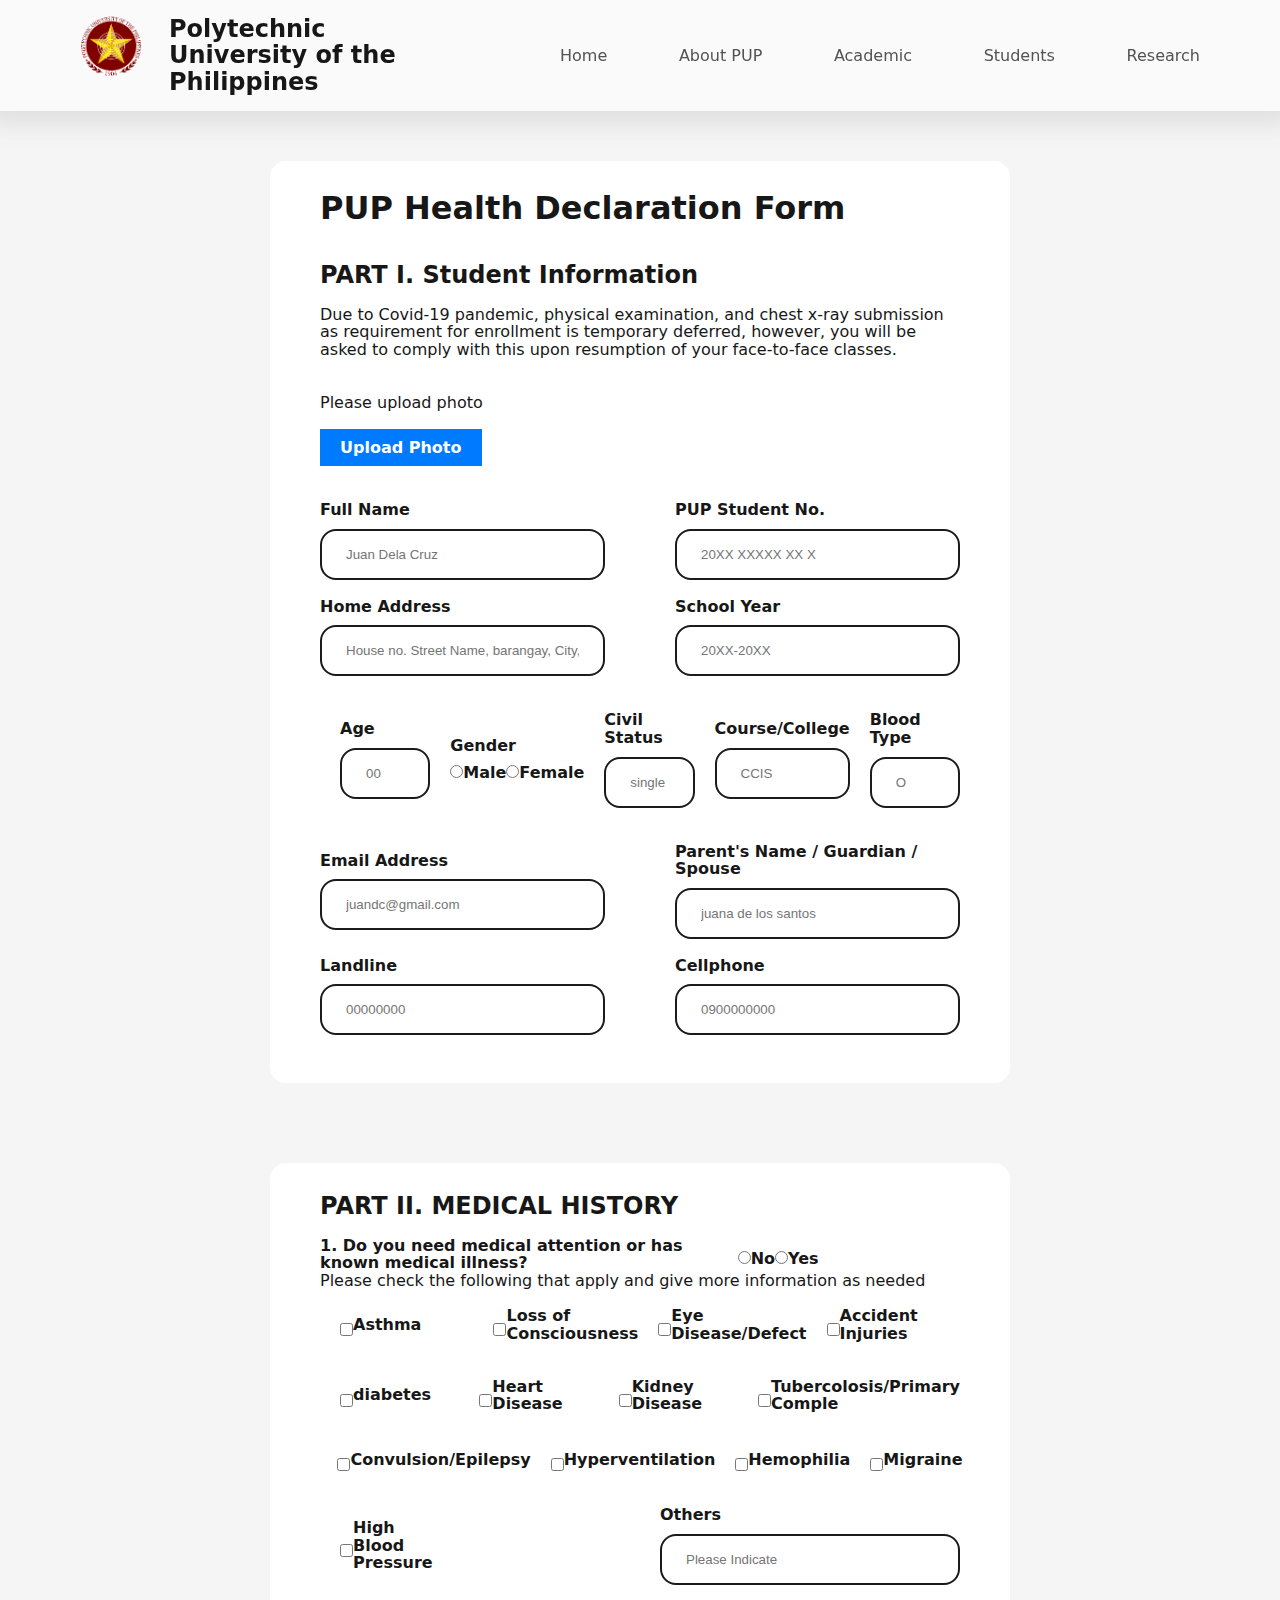
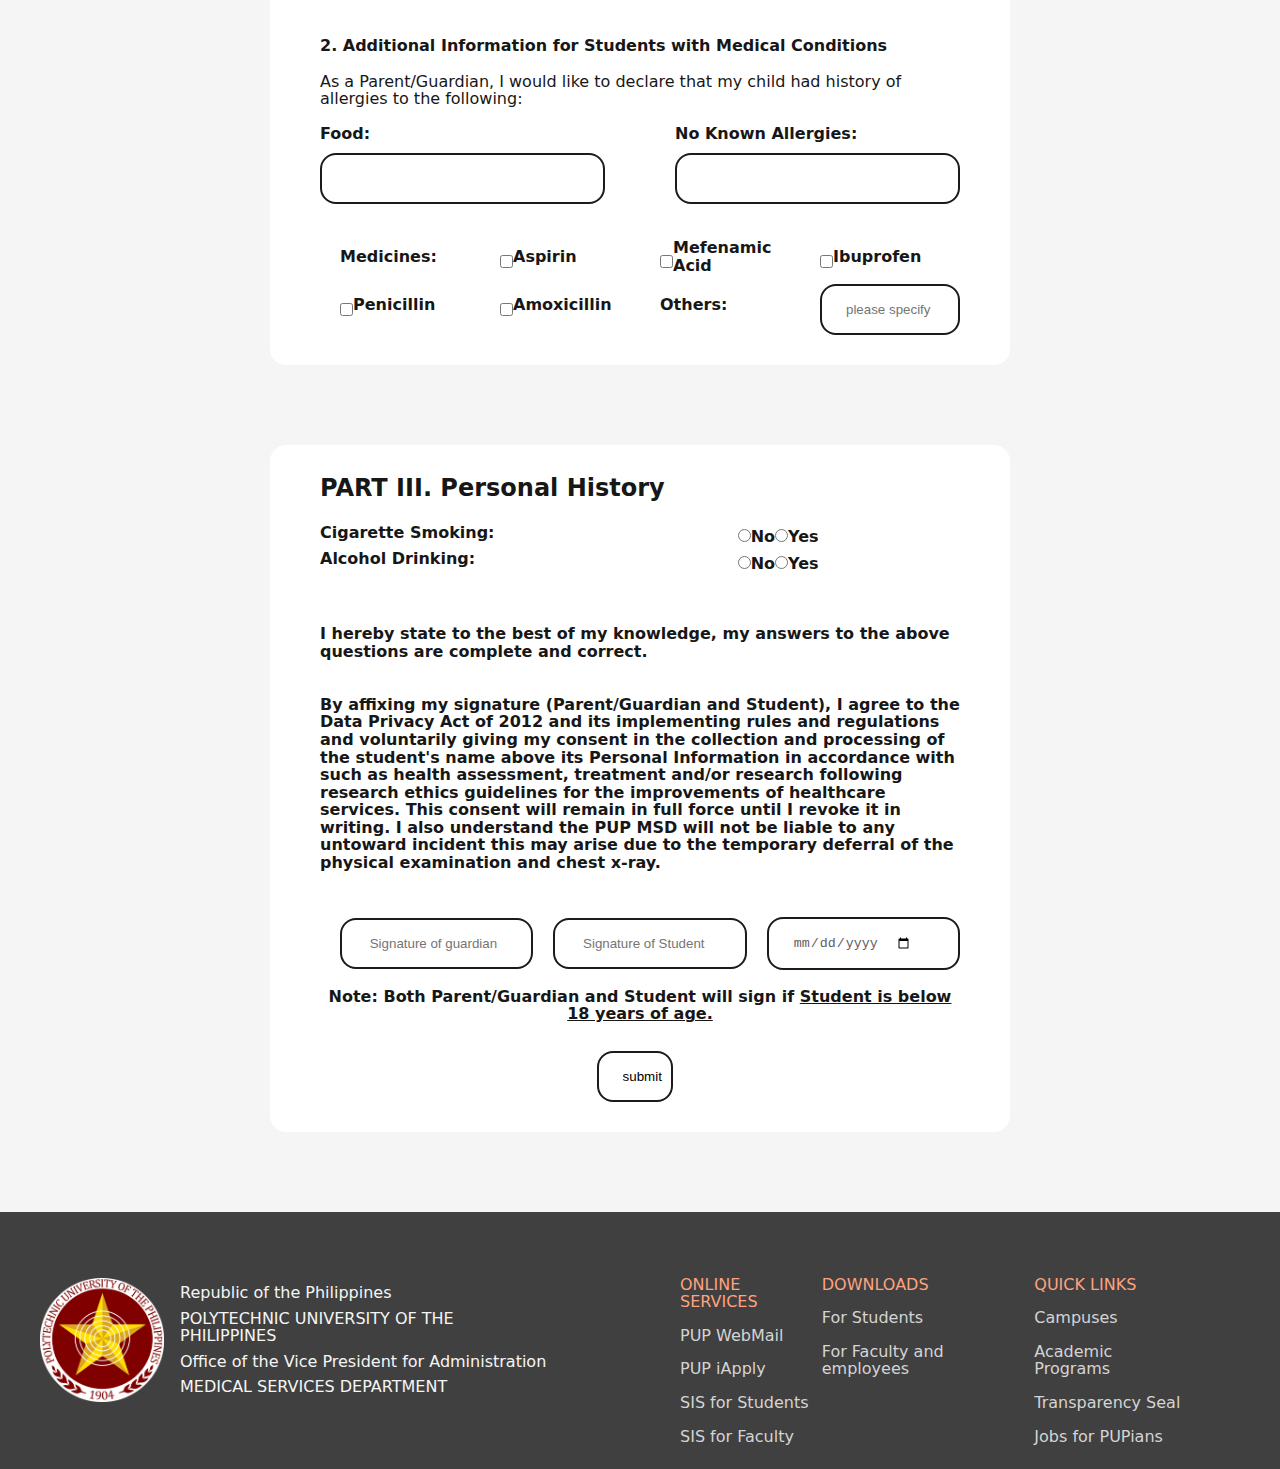
==== Form.html @ b8eed219 "Add files via upload" ====
<!DOCTYPE html>
<html lang="en">
  <head>
    <meta charset="UTF-8" />
    <meta name="viewport" content="width=device-width, initial-scale=1.0" />
    <link href="https://www.pup.edu.ph/about/images/PUPLogo.png" rel="icon" />
    <link rel="stylesheet" href="style.index.css" />
    <script src="script.js"></script>
    <title>Homepage</title>
  </head>
  <body>
    <div class="Header">
      <div class="Header__Logo">
        <img src="pup-logo.png" />
        <div class="Header__Logo__Text">
          Polytechnic University of the Philippines
        </div>
      </div>
      <div class="Header__Navlinks">
        <a href="index.html" class="Header__Navlinks__Links">Home</a>
        <a href="https://www.pup.edu.ph/downloads/students/" class="Header__Navlinks__Links">About PUP</a>
        <a href="https://www.pup.edu.ph/academic/" class="Header__Navlinks__Links">Academic</a>
        <a href="https://www.pup.edu.ph/students/" class="Header__Navlinks__Links">Students</a>
        <a href="https://www.pup.edu.ph/researcher/" class="Header__Navlinks__Links">Research</a>
      </div>
    </div>

    <div>
            <form method="post" action="https://script.google.com/macros/s/AKfycbymVyYhEWlIhPBTe1xP-dqMcQBxTL8T8SozA5HiXmxEiya8e2go-4xgCdzXgKqyUnF8/exec" onsubmit="showPopup()">
                <div class="container">
    
                    <div class="heading">
                      <h1>PUP Health Declaration Form</h1>
                      <br>
                      <br>
                      <br>
                      <br>
                    </div>
                    <h2> PART I. Student Information</h2>
        
                    <br>
                    <p>Due to Covid-19 pandemic, physical examination, and chest x-ray submission as requirement for enrollment is
                        temporary deferred, however, you will be asked to comply with this upon resumption of your face-to-face classes.
                    </p>
        
                    <br>
                    <br>
                    <p>Please upload photo</p>
                    <br>
            
                    <input type="file" id="upload" name="upload" accept=".png,.jpg,.jpeg.">
                    <label for="upload" class="upload-label">Upload Photo</label>
                    <br>
                    <br> 
                    <div class="left-right">
                        <div class="left">
                            <label for="name">Full Name</label>
                            <input type="text" id="name" name="name" placeholder="Juan Dela Cruz" required/>
                        </div>
                        <div class="right">
                            <label for="student num">PUP Student No.</label>
                            <input type="text" minlength="12" maxlength="12" id="studentnum" name="studentnum" placeholder="20XX XXXXX XX X" required/>
                        </div>
                    </div>
                    <br>
                    <div class="left-right">
                        <div class="left">
                            <label for="address">Home Address</label>
                    <input type="text" id="address" name="address" placeholder="House no. Street Name, barangay, City," required/>
                        </div>
                        <div class="right">
                            <label for="school year">School Year</label>
                            <input type="text" minlength="8" maxlength="8" id="school year" name="school year" placeholder="20XX-20XX" required/>
                        </div>
                    </div>
                    <br>
                    <br>
                
                    <div class="four-items">
                        <div class="one-four">
                            <label for="age">Age</label>
                            <input type="num"  id="age" name="age" placeholder="00" required/>
                        </div>
                        <div class="one-four">
                            <p><b>Gender</b></p> 
                            <div class="radio">
                            <input type="radio" id="Gender" name="Gender" value="male">
                                <label for="Gender">Male</label> 
        
                                <input type="radio" id="Gender" name="Gender" value="Female">
                                <label for="Gender">Female</label>
                            </div>
                        </div>
                        <div class="one-four">
                            <label for="civil status">Civil Status</label>
                            <input type="text"  id="civil status" name="civil status" placeholder="single" required/>
                        </div>
                        <div class="one-four">
                            <label for="course college">Course/College</label>
                            <input type="text"  id="ccourse college" name="course college" placeholder="CCIS" required/>
                        </div>
                        <div class="one-four">
                            <label for="blood type">Blood Type</label>
                            <input type="text"  id="blood type" name="blood type" placeholder="O" required/>
                        </div>
                    </div>
                    <br>
                    <br>
                    <div class="left-right">
                        <div class="left">
                            <label for="email address">Email Address</label>
                            <input type="email"  id="email address" name="email address" placeholder="juandc@gmail.com" required/>
                        </div>
                        <div class="right">
                            <label for="guardian">Parent's Name / Guardian / Spouse</label>
                            <input type="text"  id="guardian" name="guardian" placeholder="juana de los santos" required/>
                        </div>
                    </div>
                    <br>
        
                    <div class="left-right">
                        <div class="left">
                            <label for="landline">Landline</label>
                            <input type="text" minlength="8" maxlength="8" id="landline" name="landline" placeholder="00000000" required/>
                        </div>
                        <div class="right">
                            <label for="cellphone">Cellphone</label>
                            <input type="text" minlength="11" maxlength="11" id="cellphone" name="cellphone" placeholder="0900000000" required/>
                        </div>
                    </div>
                    <br>
                </div>
                <div class="container">
                    <div class="heading">
                        <h2> PART II. MEDICAL HISTORY</h2>
                    </div>
                    <br>
                    <div class="YesNoQ">
                        <div class="Question">
                            <p><b>1.  Do you need medical attention or has known medical illness? </b></p>
                        </div>
                        <div class="YesNo">
                            <div class="radio">
        
                                <input type="radio" id="has medical illness" name="has medical illness" value="Has no medical illness">
                                <label for="has medical illness">No</label> 
                
                                <input type="radio" id="has medical illness" name="has medical illness" value="have medical illness">
                                <label for="has medical illness">Yes</label>
                            </div>
                        </div>
                    </div>
                    <p>Please check the following that apply and give more information as needed</p>
                    <br>
                    <div class="four-items">    
                        <div class="one-four">
                            <div class="multiplechoice">
                                <input type="checkbox" id="asthma" name="asthma" value="asthma">
                                <label for="asthma"> Asthma</label>
                            </div>
                        </div>
                        <div class="one-four">
                            <div class="multiplechoice">
                                <input type="checkbox" id="Loss of Consciousness" name="Loss of Consciousness" value="Loss of Consciousness">
                                <label for="Loss of Consciousness"> Loss of Consciousness</label>
                                
                            </div>
                        </div>
                        <div class="one-four">
                            <div class="multiplechoice">
                                <input type="checkbox" id="Eye Disease/Defect" name="Eye Disease/Defect" value="Eye Disease/Defect">
                                <label for="Eye Disease/Defect"> Eye Disease/Defect</label>
                                
                            </div>
                        </div>
                        <div class="one-four">
                            <div class="multiplechoice">
                                <input type="checkbox" id="Accident Injuries" name="Accident Injuries" value="Accident Injuries">
                                <label for="Accident Injuries"> Accident Injuries</label>
                                
                            </div>
                        </div>
                        
                    </div>
                    <br>
                    <br>
                    <div class="four-items">
                        <div class="one-four">
                            <div class="multiplechoice">
                                <input type="checkbox" id="diabetes" name="diabetes" value="diabetes">
                                <label for="diabetes"> diabetes</label>
                                
                            </div>
                        </div>
                        <div class="one-four">
                            <div class="multiplechoice">
                                <input type="checkbox" id="Heart Disease" name="Heart Disease" value="Heart Disease">
                                <label for="Heart Disease"> Heart Disease</label>
                            </div>
                        </div>
                        <div class="one-four">
                            <div class="multiplechoice">
                                <input type="checkbox" id="Kidney Disease" name="Kidney Disease" value="Kidney Disease">
                                <label for="Kidney Disease"> Kidney Disease</label>
                                
                            </div>
                        </div>
                        <div class="one-four">
                            <div class="multiplechoice">
                                
                                <input type="checkbox" id="Tubercolosis/Primary Complex" name="Tubercolosis/Primary Complex" value="Tubercolosis/Primary Comple">
                                <label for="Tubercolosis/Primary Comple"> Tubercolosis/Primary Comple</label>
                            </div>
                        </div>
                    </div>
                    <br>
                    <br>
        
                    <div class="four-items">
                        <div class="one-four">
                            <div class="multiplechoice">
                                <input type="checkbox" id="Convulsion/Epilepsy" name="Convulsion/Epilepsy" value="Convulsion/Epilepsy">
                                <label for="Convulsion/Epilepsy"> Convulsion/Epilepsy</label>
                            </div>
                        </div>
                        <div class="one-four">
                            <div class="multiplechoice">
                                <input type="checkbox" id="Hyperventilation" name="Hyperventilation" value="Hyperventilation">
                                <label for="Hyperventilation"> Hyperventilation</label>
                            </div>
                        </div>
                        <div class="one-four">
                            <div class="multiplechoice">
                                <input type="checkbox" id="Hemophilia" name="Hemophilia" value="Hemophilia">
                                <label for="Hemophilia"> Hemophilia</label>
                            </div>
                        </div>
                        <div class="one-four">
                            <div class="multiplechoice">
                                <input type="checkbox" id="Migraine" name="Migraine" value="Migraine">
                                <label for="Migraine"> Migraine</label>
                            </div>
                        </div>
                    </div>
                    <br>
                    <br>
                    <div class="four-items">
                        <div class="one-four">
                            <div class="multiplechoice">
                                
                                <input type="checkbox" id="High Blood Pressure" name="High Blood Pressure" value="High Blood Pressure">
                                <label for="High Blood Pressure"> High Blood Pressure</label>
                            </div>
                        </div>
                        <div class="one-four">
                            <label for="others">Others</label>
                            <input type="text" id="others" name="others" placeholder="Please Indicate">
                        </div>
                    </div>
        
                    <br>
                    <br>
                    <br>
        
                    <p><b>2. Additional Information for Students with Medical Conditions</b></p>
                    <br>
                    <p>As a Parent/Guardian, I would like to declare that my child had history of allergies to the following:</p>
        
                    <br>
                    <div class="left-right">
                        <div class="left">
                            <label for="food">Food:</label>
                            <input type="text" id="food" name="food">
                        </div>
                        <div class="right">
                            <label for="allergies">No Known Allergies:</label>
                            <input type="text" id="allergies" name="allergies">
                        </div>
                    </div>
        
                    <br>
                    <br>
                    
                    <div class="four-items">
                        <div class="one-four">
                            <div class="multiplechoice">
                                <p><b>Medicines:</b></p>
                            </div>
                        </div>
                        <div class="one-four">
                            <div class="multiplechoice">
                                <input type="checkbox" id="Aspirin" name="Aspirin" value="Aspirin">
                                <label for="Aspirin"> Aspirin</label>
                            </div>
                        </div>
                        <div class="one-four">
                            <div class="multiplechoice">
                                <input type="checkbox" id="Mefenamic Acid" name="Mefenamic Acid" value="Mefenamic Acid">
                                <label for="Mefenamic Acid"> Mefenamic Acid</label>
                            </div>
                        </div>
                        <div class="one-four">
                            <div class="multiplechoice">
                                <input type="checkbox" id="Ibuprofen" name="Ibuprofen" value="Ibuprofen">
                                <label for="Ibuprofen"> Ibuprofen</label>
                            </div>
                        </div>         
                    </div>
                    <div class="four-items">
                
                        <div class="one-four">
                            <div class="multiplechoice">
                                <input type="checkbox" id="Penicillin" name="Penicillin" value="Penicillin">
                                <label for="Penicillin"> Penicillin</label>
                            </div>
                        </div>
                        <div class="one-four">
                            <div class="multiplechoice">
                                <input type="checkbox" id="Amoxicillin" name="Amoxicillin" value="Amoxicillin">
                                <label for="Amoxicillin"> Amoxicillin</label>
                            </div>
                        </div><div class="one-four">
                            <div class="multiplechoice">
                                <label for="others">Others:</label>
                            </div>
                        </div>
                        <div class="one-four">
                            <input type="text" id="others" name="othermedicince" placeholder="please specify">
                        </div>
                    </div>  
                </div>
        
                <div class="container">
                    <div class="heading">
                        <h2> PART III. Personal History</h2>
                    </div>
                    <br>
                    <div class="YesNoQ">
                        <div class="Question">
                            <p><b>Cigarette Smoking:</b></p>
                        </div>
                        <div class="YesNo">
                            <div class="radio">
                                <input type="radio" id="smoking" name="smoking" value="No">
                                <label for="smoking">No</label> 
                
                                <input type="radio" id="smoking" name="smoking" value="Yes">
                                <label for="smoking">Yes</label> 
                        </div>
        
                        </div>
                    </div>
        
                    <div class="YesNoQ">
                        <div class="Question">
                            <p><b>Alcohol Drinking:</b></p>
                        </div>
                        <div class="YesNo">
                            <div class="radio">
                                <input type="radio" id="drinking" name="drinking" value="No">
                                <label for="drinking">No</label> 
                
                                <input type="radio" id="drinking" name="drinking" value="Yes">
                                <label for="drinking">Yes</label> 
                            </div>
                        </div>
                    </div>
                    <br>
                    <br>
                    <br>
        
                    <p><em><strong>I hereby state to the best of my knowledge, my answers to the above questions are complete and correct.</strong></em></p>
                    <br>
                    <br>
                    <p><em><strong>By affixing my signature (Parent/Guardian and Student), I agree to the Data Privacy Act of 2012 and its implementing
                        rules and regulations and voluntarily giving my consent in the collection and processing of the student's name above
                        its Personal Information in accordance with such as health assessment, treatment and/or research following research
                        ethics guidelines for the improvements of healthcare services. This consent will remain in full force until I revoke it in
                        writing. I also understand the PUP MSD will not be liable to any untoward incident this may arise due to the
                        temporary deferral of the physical examination and chest x-ray.</strong></em></p>  
                        <br>
                        <br>
                    <div class="four-items">
                        <div class="one-four">
                            <label for="signature"></label>
                            <input type="text" id="signature" name="signature" placeholder=" Signature of guardian">
                        </div>
        
                        <div class="one-four">
                            <label for="student signature"></label>
                            <input type="text" id="student signature" name="student signature" placeholder=" Signature of Student">
                        </div>
        
                        <div class="one-four">
                            <label for="date"></label>
                            <input style="color:#5f5f5f" type="date" id="date" name="date" placeholder="date">
                        </div>
                        <br>
                    </div>
                    <br>
                    <p style="text-align: center"><strong><em>Note: Both Parent/Guardian and Student will sign if <u>Student is below 18 years of age.</u></em></strong></p>
                    <br>
                    <div class="buttons">
                      <div class="rightbutton">
                        <input style="color: #000000;" type="submit" value="submit">
                      </div>
                    </div>
                </div>  
                  
              </form> 
            </div>
            <div class="Footer">
              <div class="Footer__Logo">
                <img class="Footer__Logo__Image" src="pup-logo.png" />
                <div class="Footer__Logo__Text">
                  <p>Republic of the Philippines</p>
                  <p>POLYTECHNIC UNIVERSITY OF THE PHILIPPINES</p>
                  <p>Office of the Vice President for Administration</p>
                  <p>MEDICAL SERVICES DEPARTMENT</p>
                </div>
              </div>
        
              <div class="Footer__Links">
                <div class="Footer__Links__Link">
                  <p style="color:#FFA27F;">ONLINE SERVICES</p>
                  <a href="https://outlook.office.com/mail/">PUP WebMail</a>
                  <a href="https://www.pup.edu.ph/iapply/">PUP iApply </a>
                  <a href="https://sis8.pup.edu.ph">SIS for Students</a>
                  <a href="https://sis1.pup.edu.ph">SIS for Faculty</a>
                </div>
                <div class="Footer__Links__Link">
                  <p style="color:#FFA27F;">DOWNLOADS</p>
                  <a href="https://www.pup.edu.ph/downloads/students/">For Students</a>
                  <a href="https://www.pup.edu.ph/downloads/employees/">For Faculty and employees</a>
                </div>
                <div class="Footer__Links__Link">
                  <p style="color:#FFA27F;">QUICK LINKS</p>
                  <a href="https://www.pup.edu.ph/about/branchescampuses">Campuses</a>
                  <a href="https://www.pup.edu.ph/academic/undergrad">Academic Programs</a>
                  <a href="https://www.pup.edu.ph/goodgovernance/transparency/2023/">Transparency Seal</a>
                  <a href="https://www.pup.edu.ph/jobpost/">Jobs for PUPians</a>
                </div>
              </div>
            </div>
          </body>
        </html>
---- style.index.css ----
:root {
  font-family: Inter, system-ui, Avenir, Helvetica, Arial, sans-serif;
  font-synthesis: none;
  line-height: 1.3;
  font-weight: 400;
  color-scheme: light dark;
  color: #171717;
  background-color: #f5f5f5;
  text-rendering: optimizeLegibility;
  -webkit-font-smoothing: antialiased;
  -moz-osx-font-smoothing: grayscale;
  -webkit-text-size-adjust: 100%;
}

body {
  position: relative;
  margin: 0;
  padding: 0;
  display: flex;
  flex-direction: column;
  place-items: center;
  overflow-x: hidden;
  width: 100%;
  min-height: 100vh;
  line-height: 1.1;
}

* {
  margin: 0;
  padding: 0;
}

h1 {
  font-size: 2rem;
}

a {
  text-decoration: none;
}

.Header {
  position: sticky;
  top: 0;
  padding: 1rem;
  width: 100vw;
  display: flex;
  justify-content: space-around;
  background-color: #fafafa;
  box-shadow: rgba(100, 100, 111, 0.2) 0px 7px 29px 0px;
  Z-index: 1000; 
}
.Header__Logo {
  width: 25%;
  display: grid;
  grid-template-columns: 1fr 3fr;
  gap: 0.75rem;
}
.Header__Logo > img {
  width: 80%;
}
.Header__Logo__Text {
  font-weight: 700;
  font-size: 1.5rem;
  align-self: center;
}
.Header__Navlinks {
  width: 50%;
  display: flex;
  justify-content: space-between;
  align-items: center;
}
.Header__Navlinks__Links {
  color: #525252;
}
.Header__Navlinks__Links:hover {
  color: #0a0a0a;
  text-decoration: underline;
}

.Main {
  background-image: url("background.png");
  background-repeat: no-repeat;
  background-size: cover;
  background-attachment: fixed;
  object-fit: cover;
  display: flex;
  width: 100vw;
  height: 90vh;
}

.Main__Content {
  width: 42%;
  padding: 5%;
  display: flex;
  flex-direction: column;
  gap: 2.5rem;
}
.Main__Content__Title {
  font-size: 3.5rem;
  font-weight: 700;
  color: #0a0a0a;
}
.Main__Content__Subtitle {
  font-size: 2rem;
  font-weight: 700;
  color: #262626;
}
.Main__Content__Description {
  font-size: 1.2rem;
  font-weight: 500;
  color: #525252;
}
.Main__Content__Button {
  
  cursor: pointer;
  width: 12.5rem;
  height: 3rem;
  border-radius: 0.5rem;
  background-color: #7f1d1d;
  display: flex;
  align-items: center;
  justify-content: center;
  margin-top: 7rem;
  position: relative;
  border: 2px solid #7f1d1d;
  z-index: 1;
  overflow: hidden;
}
.Main__Content__Button > p {
  color: #f5f5f5;
  font-weight: 600;
}
.Main__Content__Button::before {
  content: "";
  position: absolute;
  top: 0;
  left: 0;
  width: 0;
  height: 100%;
  background: rgb(219, 178, 44);
  z-index: -1;
  transition: 0.5s;
}
.Main__Content__Button:hover::before {
  width: 100%;
}

.container {
  display: flex;
  flex-direction: column;
  align-items: flex-start;
  padding-left: 50px;
  padding-right: 50px;
  padding-top: 30px;
  padding-bottom: 30px;
  
  margin-top: 50px;
  margin-bottom: 80px;

  position: relative;
  width: 50vw;
  height: auto;

  border-radius: 16px;
  background-color: white;
}

.heading {
  display: flex;
  flex-direction: row;
  text-align: left;
}

h1 {
  font-size: 2rem;
  font-weight: 800;
}

label {
  font-weight: 600;
}

input {
  display: flex;
  flex-direction: row;
  align-items: flex-start;
  margin-top: 10px;
  padding: 16px 24px;
  width: 100%;
  height: 15%;
  left: 1048px;
  top: 16px;
  background: #FFFFFF;
  border: 2px solid #1B1B1B;
  box-sizing: border-box;
  border-radius: 16px;
  transition: 0.2s;
}

textarea:focus, input:focus{
  outline: none;
  background: #E1E0E6;
  border: 3px solid #1B1B1B;
  border-radius: 16px;
}

.left-right {
  justify-self: center;
  display: flex;
  justify-content: center;
  align-items: center;
  width: 100%;
}

.left {
  
  width: 100%;
  margin-right: 50px;
}

.right {
  
  width: 100%;
  margin-left: 20px;
}

.multiplechoice{
  width: 20%;
  display: flex;
  align-items:center;
  flex-direction: row;

}

.radio{
  width: 60%;
  display: flex;
  align-items:baseline;
  flex-direction: row;

}
.four-items{
  justify-self: center;
  display: flex;
  justify-content: center;
  align-items: center;
  width: 100%;
}

.one-four{
  width: 100%;
  margin-left: 20px;
}

.YesNoQ{
  justify-self: center;
  display: flex;
  justify-content: center;
  align-items: center;
  width: 100%;
}
.Question{
  width: 100%;
  margin-right: 10px;
}
.YesNo{
  width: 30%;
  margin-right: 100px;
}


.buttons{
  justify-self: center;
  display: flex;
  justify-content: center;
  align-items: center;
  width: 100%;

}

.rightbutton{
  width: 12%;
  margin-left: 40px;
  margin-right: 50px;
}


.text-container{
  display: flex;
  flex-direction: column;
  align-items: flex-start;
  padding-left: 50px;
  padding-right: 50px;
  padding-top: 0500px;
  padding-bottom: 30px;
  
  margin-top: 500px;
  margin-bottom: 80px;

  position: relative;
  width: 50vw;
  height: auto;

  border-radius: 16px;
  background-color: white;
}

input[type="file"] {
  display: none;
}

.upload-label {
  padding: 10px 20px;
  background-color: #007BFF;
  color: #FFF;
  cursor: pointer;
}

.upload-label:hover {
  background-color: #0056b3;
}

#imagePreview {
  width: 200px;
  height: 200px;
  border: 1px solid black;
  margin-top: 10px;
}

.Footer {
  padding: 1rem;
  display: flex;
  justify-content: space-around;
  width: 100vw;
  height: 25vh;
  background-color: #404040;
  color: #f5f5f5;
}
.Footer__Logo {
  width: 40%;
  display: grid;
  grid-template-columns: 1fr 3fr;
  gap: 1rem;
}
.Footer__Logo > img {
  align-self: center;
  width: 100%;
}
.Footer__Logo__Text {
  font-size: 1.5rem;
  align-self: center;
  display: flex;
  gap: 0.5rem;
  flex-direction: column;
}
.Footer__Logo__Text > p {
  font-size: 1rem;
}
.Footer__Links {
  padding: 3rem;
  width: 40%;
  display: flex;
  justify-content: space-around;
}
.Footer__Links__Link {
  display: flex;
  gap: 1rem;
  flex-direction: column;
}
.Footer__Links__Link > a {
  color: #d4d4d4;
}
.Footer__Links__Link > a:hover {
  color: #fafafa;
  text-decoration: underline;
}
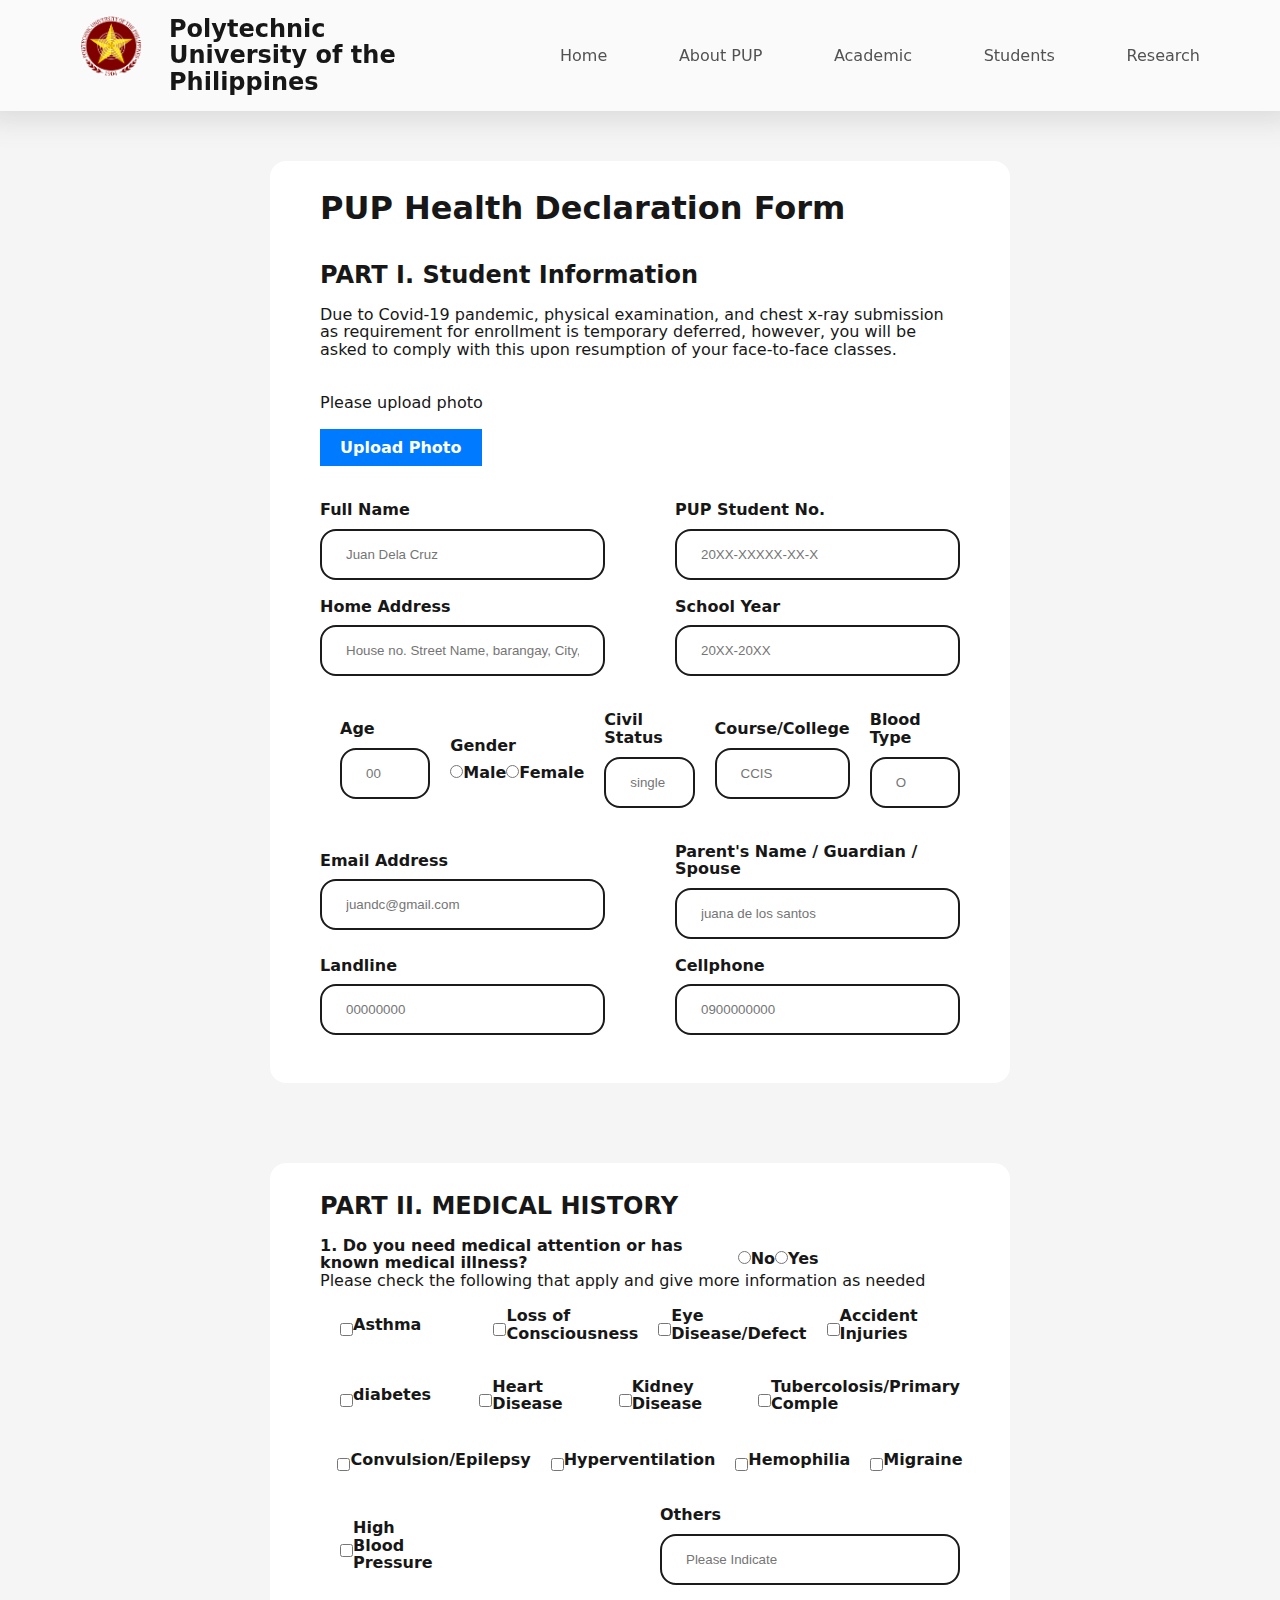
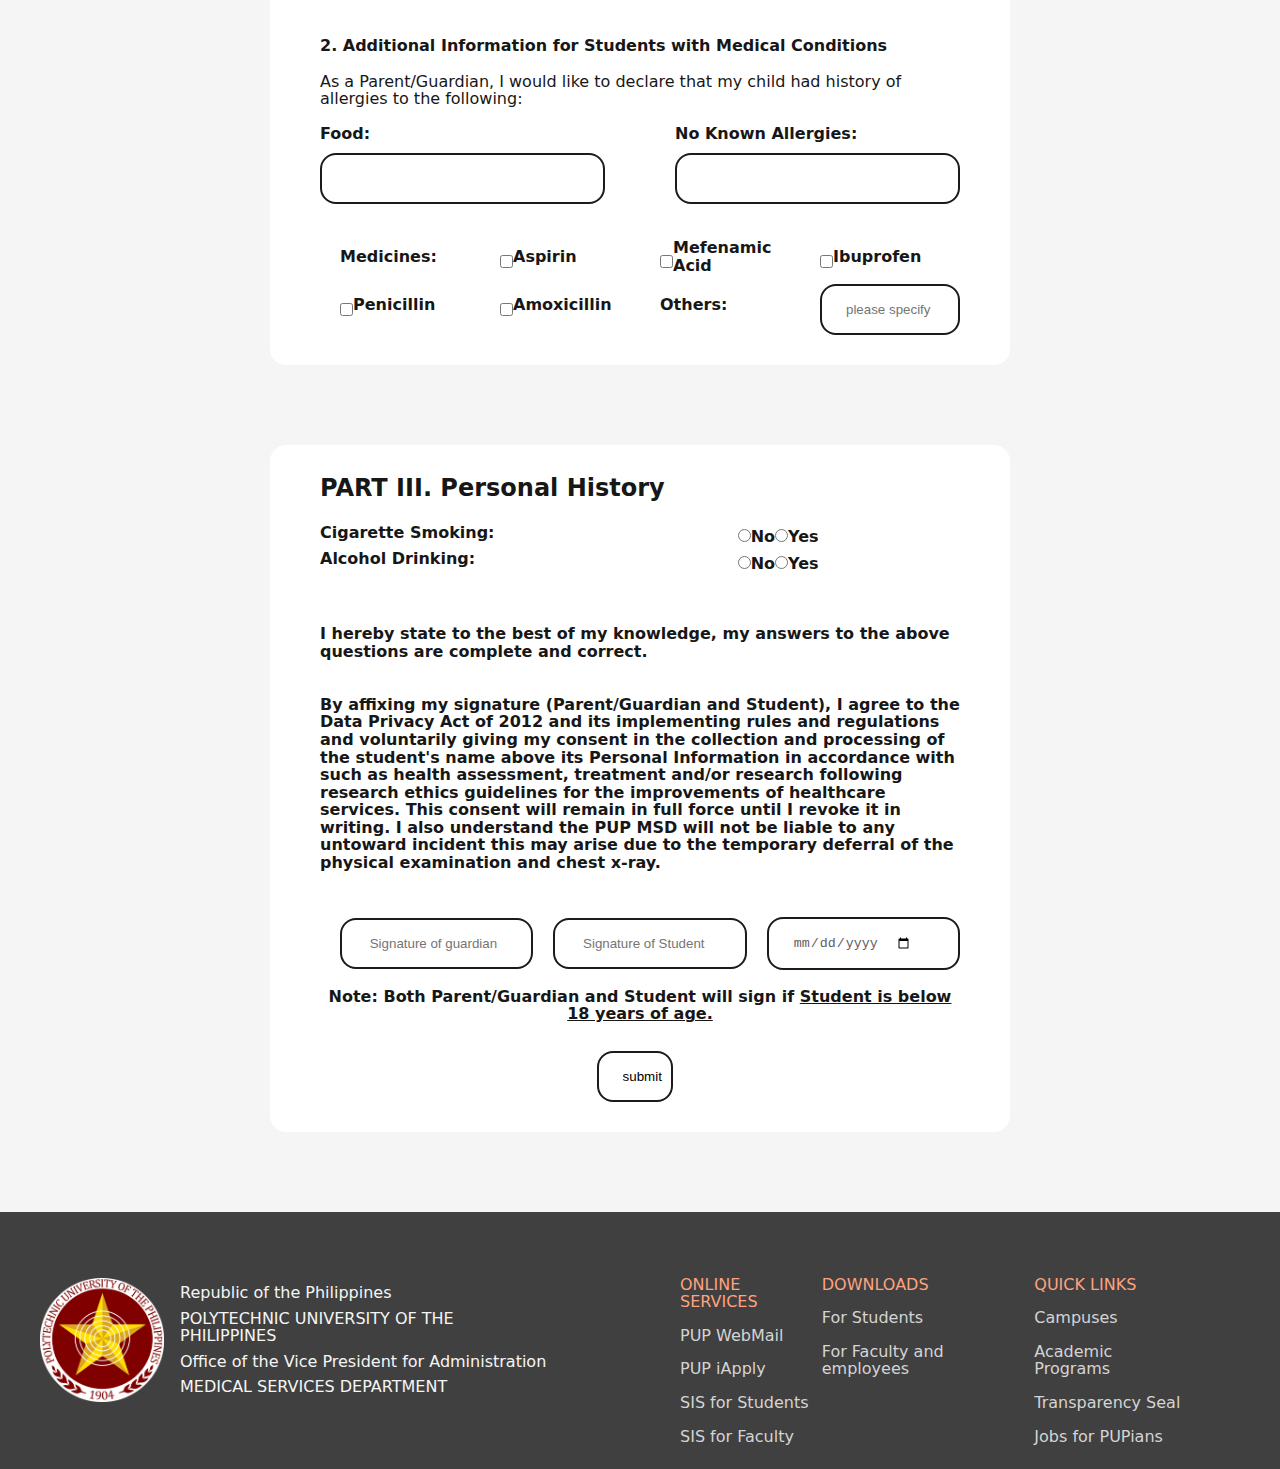
==== commit 26f7019c: "Add files via upload" ====
--- a/Form.html
+++ b/Form.html
@@ -59,7 +59,7 @@
                         </div>
                         <div class="right">
                             <label for="student num">PUP Student No.</label>
-                            <input type="text" minlength="12" maxlength="12" id="studentnum" name="studentnum" placeholder="20XX XXXXX XX X" required/>
+                            <input type="text" pattern="\d{4}-\d{5}-[A-Z]{2}-\d" minlength="15" maxlength="15" id="studentnum" name="studentnum" placeholder="20XX-XXXXX-XX-X" required/>
                         </div>
                     </div>
                     <br>
@@ -70,7 +70,7 @@
                         </div>
                         <div class="right">
                             <label for="school year">School Year</label>
-                            <input type="text" minlength="8" maxlength="8" id="school year" name="school year" placeholder="20XX-20XX" required/>
+                            <input type="text" pattern="\d{4}-\d{4}" minlength="9" maxlength="9" id="school year" name="school year" placeholder="20XX-20XX" required/>
                         </div>
                     </div>
                     <br>
@@ -121,11 +121,11 @@
                     <div class="left-right">
                         <div class="left">
                             <label for="landline">Landline</label>
-                            <input type="text" minlength="8" maxlength="8" id="landline" name="landline" placeholder="00000000" required/>
+                            <input type="text" pattern="02\d{7}" minlength="9" maxlength="9" id="landline" name="landline" placeholder="00000000" required/>
                         </div>
                         <div class="right">
                             <label for="cellphone">Cellphone</label>
-                            <input type="text" minlength="11" maxlength="11" id="cellphone" name="cellphone" placeholder="0900000000" required/>
+                            <input type="text" pattern="09\d{9}" minlength="11" maxlength="11" id="cellphone" name="cellphone" placeholder="0900000000" required/>
                         </div>
                     </div>
                     <br>
--- a/style.index.css
+++ b/style.index.css
@@ -198,6 +198,12 @@
   border-radius: 16px;
   transition: 0.2s;
 }
+input[type="text"] {
+  color: rgb(5, 5, 5);
+}
+input[type="num"] {
+  color: rgb(5, 5, 5);
+}
 
 textarea:focus, input:focus{
   outline: none;
@@ -304,7 +310,7 @@
   height: auto;
 
   border-radius: 16px;
-  background-color: white;
+  background-color: rgb(2, 2, 2);
 }
 
 input[type="file"] {
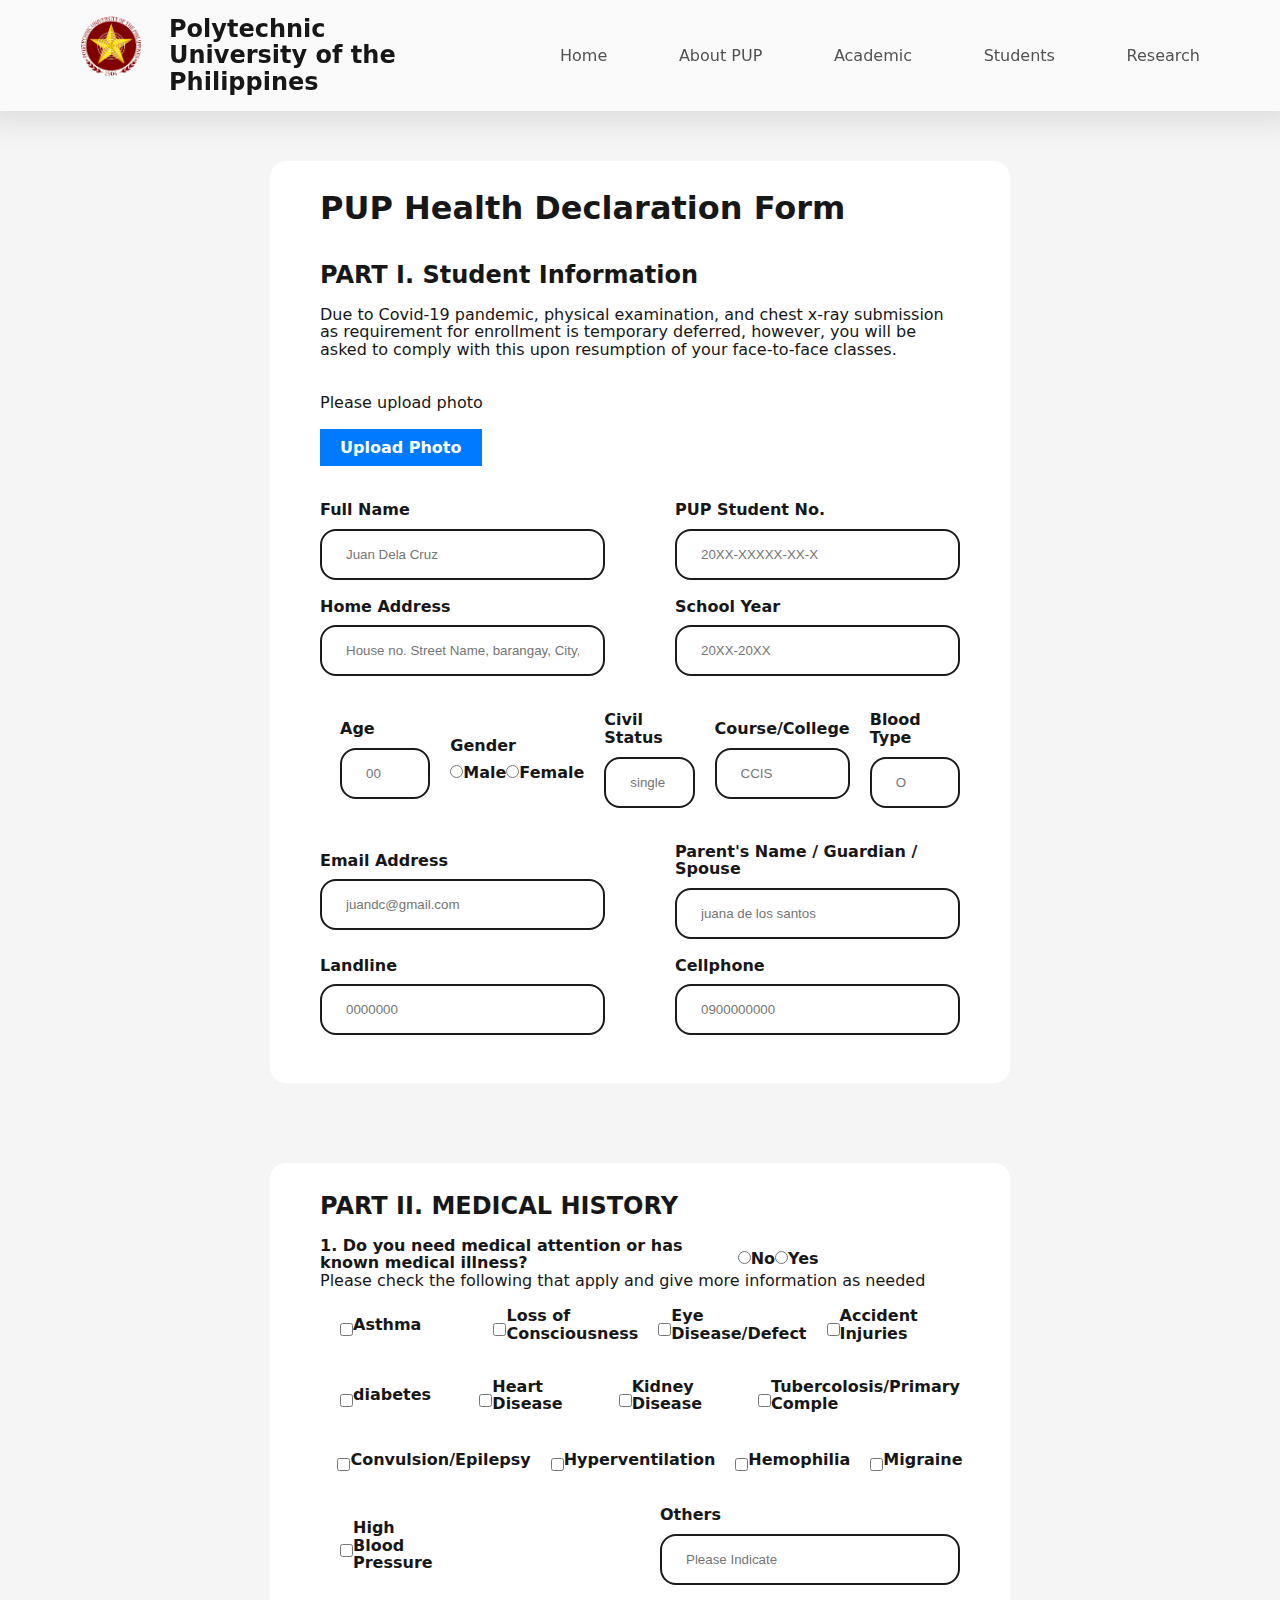
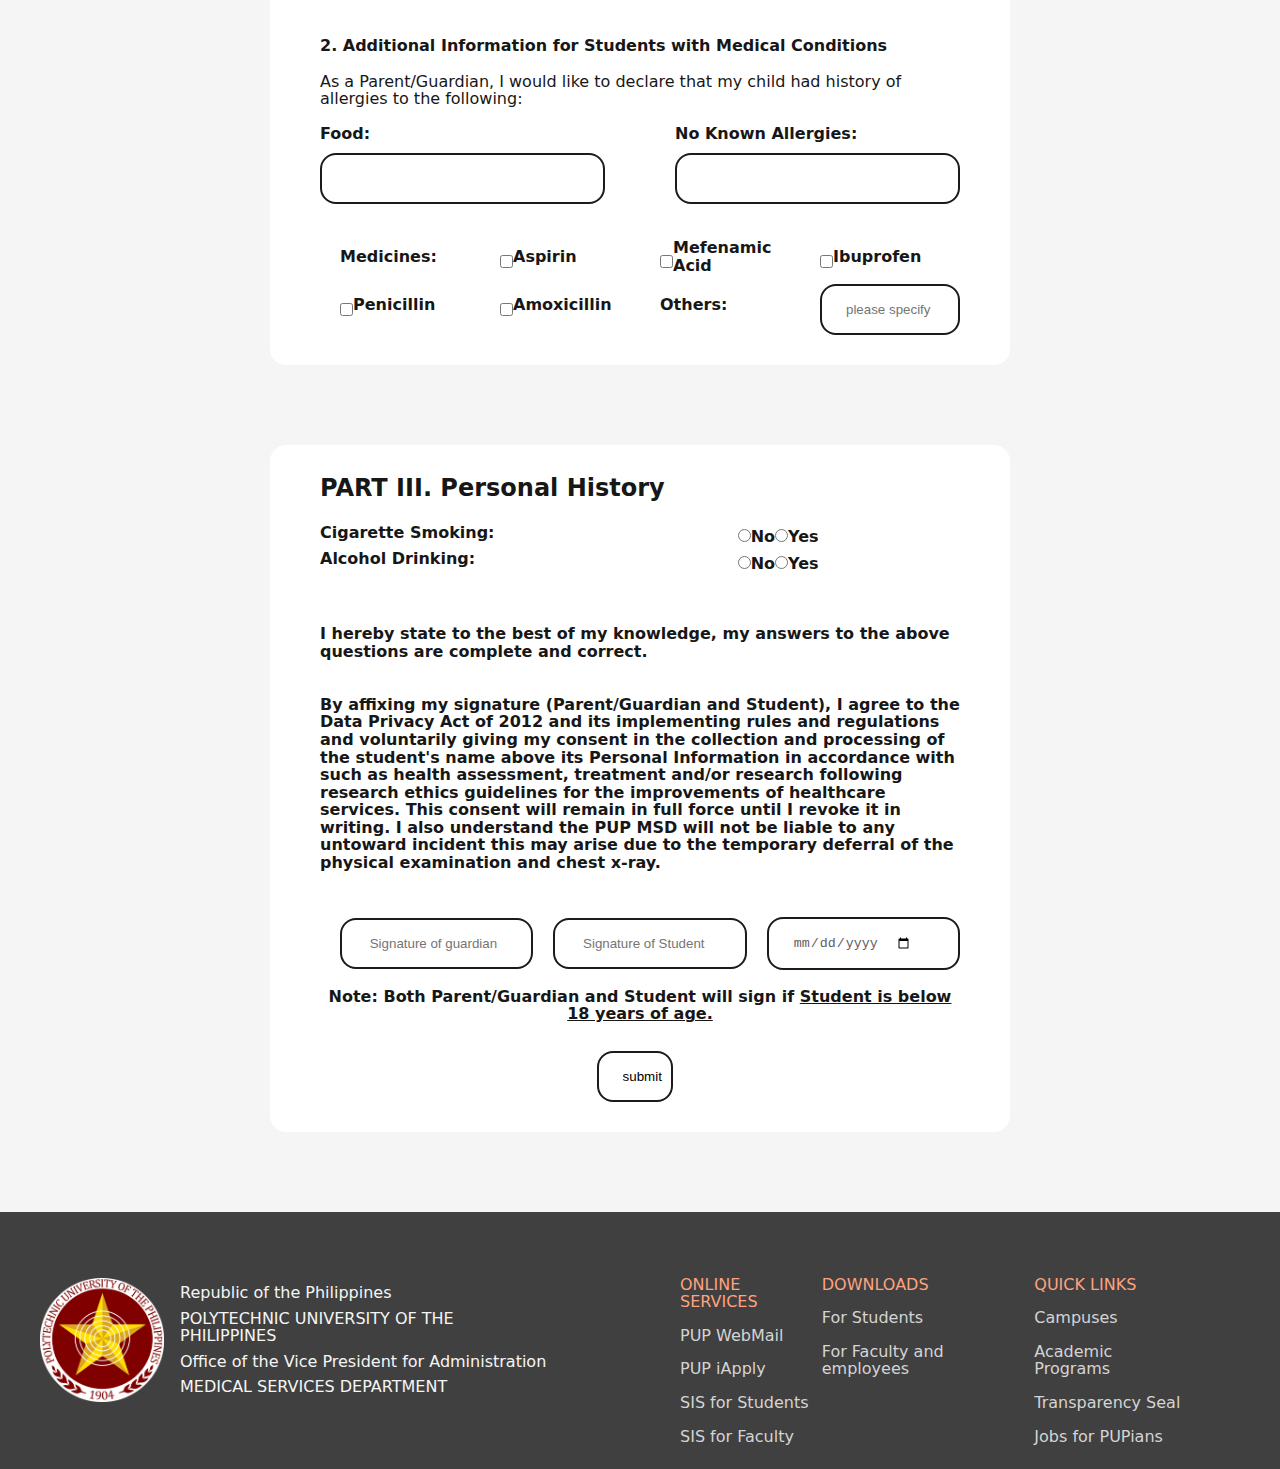
==== commit 7d28b9d5: "Update Form.html" ====
--- a/Form.html
+++ b/Form.html
@@ -121,7 +121,7 @@
                     <div class="left-right">
                         <div class="left">
                             <label for="landline">Landline</label>
-                            <input type="text" pattern="02\d{7}" minlength="9" maxlength="9" id="landline" name="landline" placeholder="00000000" required/>
+                            <input type="text" pattern="d{7}" minlength="7" maxlength="7" id="landline" name="landline" placeholder="0000000"/>
                         </div>
                         <div class="right">
                             <label for="cellphone">Cellphone</label>
@@ -444,4 +444,4 @@
             </div>
           </body>
         </html>
-        +        
--- a/style.index.css
+++ b/style.index.css
@@ -204,6 +204,9 @@
 input[type="num"] {
   color: rgb(5, 5, 5);
 }
+input[type="email"] {
+  color: rgb(5, 5, 5);
+}
 
 textarea:focus, input:focus{
   outline: none;
